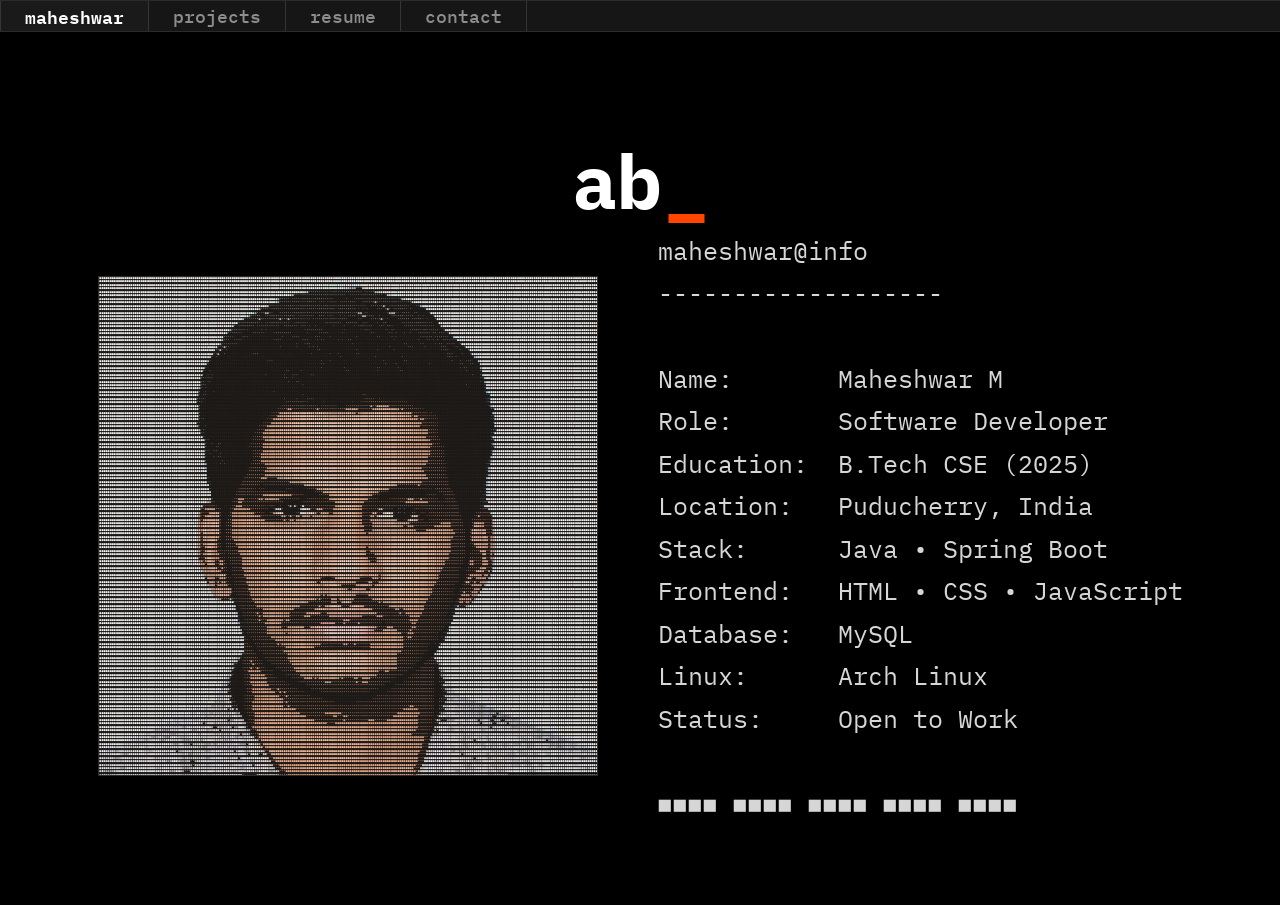
==== index.html @ cc2d4742 "about page" ====
<!DOCTYPE html>
<html lang="en">
<head>
    <meta charset="UTF-8">
    <meta name="viewport" content="width=device-width, initial-scale=1.0">

    <title>Portfolio</title>

    <link rel="stylesheet" href="style.css">
    <link href="https://fonts.googleapis.com/css2?family=IBM+Plex+Mono:wght@400;500;600&display=swap" rel="stylesheet">
</head>
<body>

    <nav class="navbar">
        <a href="#" class="nav-item active">maheshwar</a>
        <a href="#" class="nav-item">projects</a>
        <a href="#" class="nav-item">resume</a>
        <a href="#" class="nav-item">contact</a>
    </nav>

  <h2 class="terminal-title">
    <span id="typing"></span><span id="cursor" class="cursor">_</span>
</h2>

    <section class="about">

        <div class="about-image">
            <img src="images/profile.svg" alt="Maheshwar">
        </div>

        <div class="about-info">
<pre>maheshwar@info
-------------------

Name:       Maheshwar M
Role:       Software Developer
Education:  B.Tech CSE (2025)
Location:   Puducherry, India
Stack:      Java • Spring Boot
Frontend:   HTML • CSS • JavaScript
Database:   MySQL
Linux:      Arch Linux
Status:     Open to Work

■■■■ ■■■■ ■■■■ ■■■■ ■■■■
</pre>
        </div>

    </section>

    <script src="script.js"></script>
</body>
</html>
---- style.css ----
*{
    margin:0;
    padding:0;
    box-sizing:border-box;
}

body{
    background:#000;
    font-family:"IBM Plex Mono", monospace;
    display:flex;
    flex-direction:column;
    height:100vh;
}

.navbar{
    display:flex;
    align-items:center;
    width:100%;
    height:50px;
    background:#161616;
    border-block:1px solid #2b2b2b;
}

.nav-item{
    display:flex;
    align-items:center;
    justify-content:center;
    height:100%;
    padding:0 24px;
    color:#8d8d8d;
    text-decoration:none;
    font-size:18px;
    font-weight:500;
    border-right:1px solid #353535;
    transition:background .2s, color .2s;
}

.nav-item:first-child{
    border-left:1px solid #353535;
}

.nav-item:hover{
    background:#1d1d1d;
    color:#d9d9d9;
}

.nav-item.active{
    background:#1a1a1a;
    color:#fff;
    font-weight:600;
}


/* about style */

.about{
    flex:1;
    display:flex;
    justify-content:center;
    align-items:center;
    gap:60px;
    padding:0 80px 80px 80px;
}
.about-image img{
    width:500px;
    aspect-ratio:1;
    object-fit:cover;
    border:1px solid #2b2b2b;
}

.about-info pre{
    font-family:"IBM Plex Mono", monospace;
    font-size:25px;
    line-height:1.7;
    color:#d6d6d6;
    white-space:pre-wrap;
}

.about-info{
    max-width:100vh;
}

/* about title effect */
.terminal-title{
    font-family:"IBM Plex Mono", monospace;
    font-size:75px;
    font-weight:700;
    color:#fff;
    margin-bottom:0px;
    align-self: center;
    padding-top:100px;

}
.cursor{
    display:inline-block;
    margin-left:2px;
    color:orangered;
    animation:blink 1s step-end infinite;
}

@keyframes blink{
    50%{
        opacity:0;
    }
}
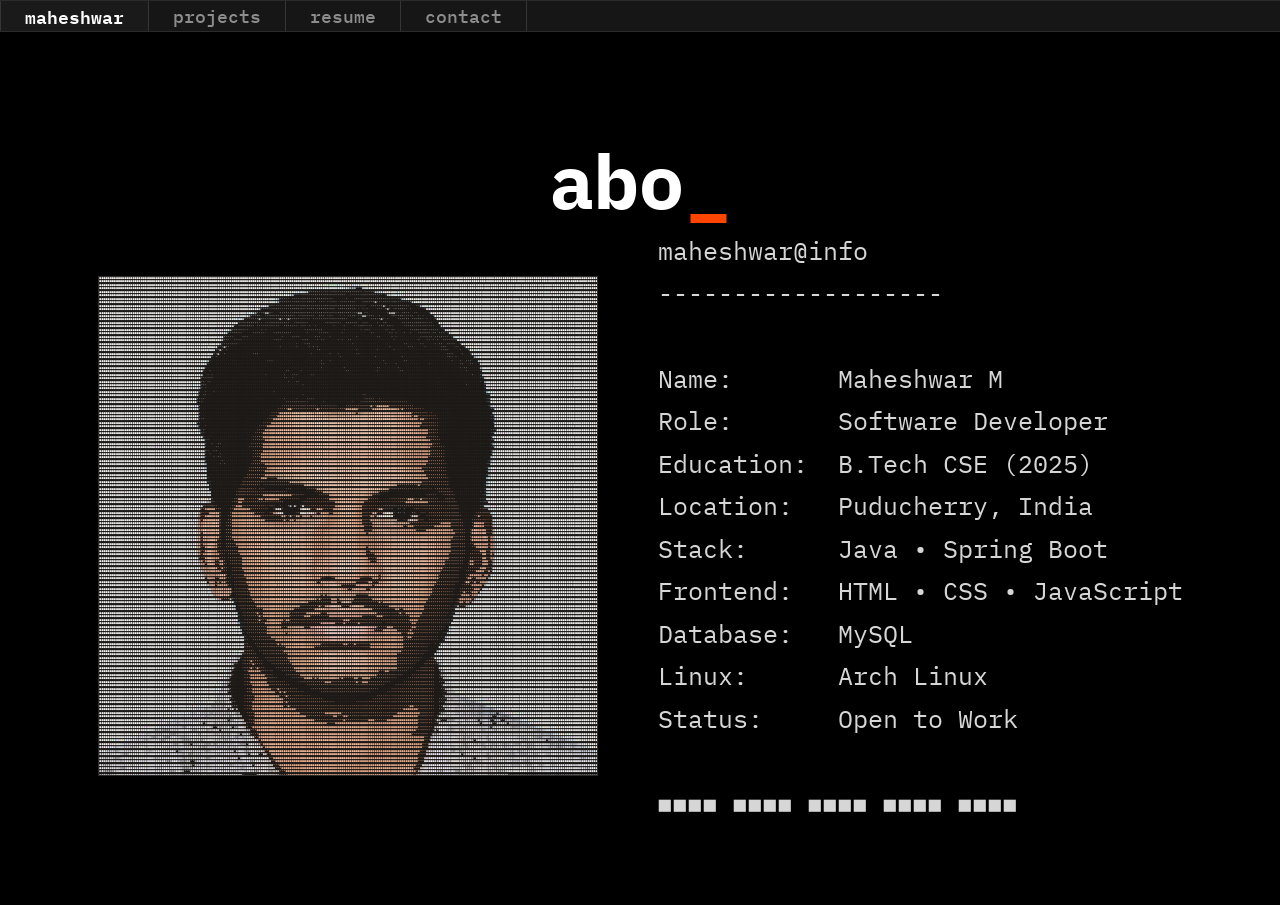
==== commit 92e93722: "home page link adding" ====
--- a/index.html
+++ b/index.html
@@ -12,7 +12,7 @@
 <body>
 
     <nav class="navbar">
-        <a href="#" class="nav-item active">maheshwar</a>
+        <a href="https://maheshmvm7.github.io/" class="nav-item active">maheshwar</a>
         <a href="#" class="nav-item">projects</a>
         <a href="#" class="nav-item">resume</a>
         <a href="#" class="nav-item">contact</a>
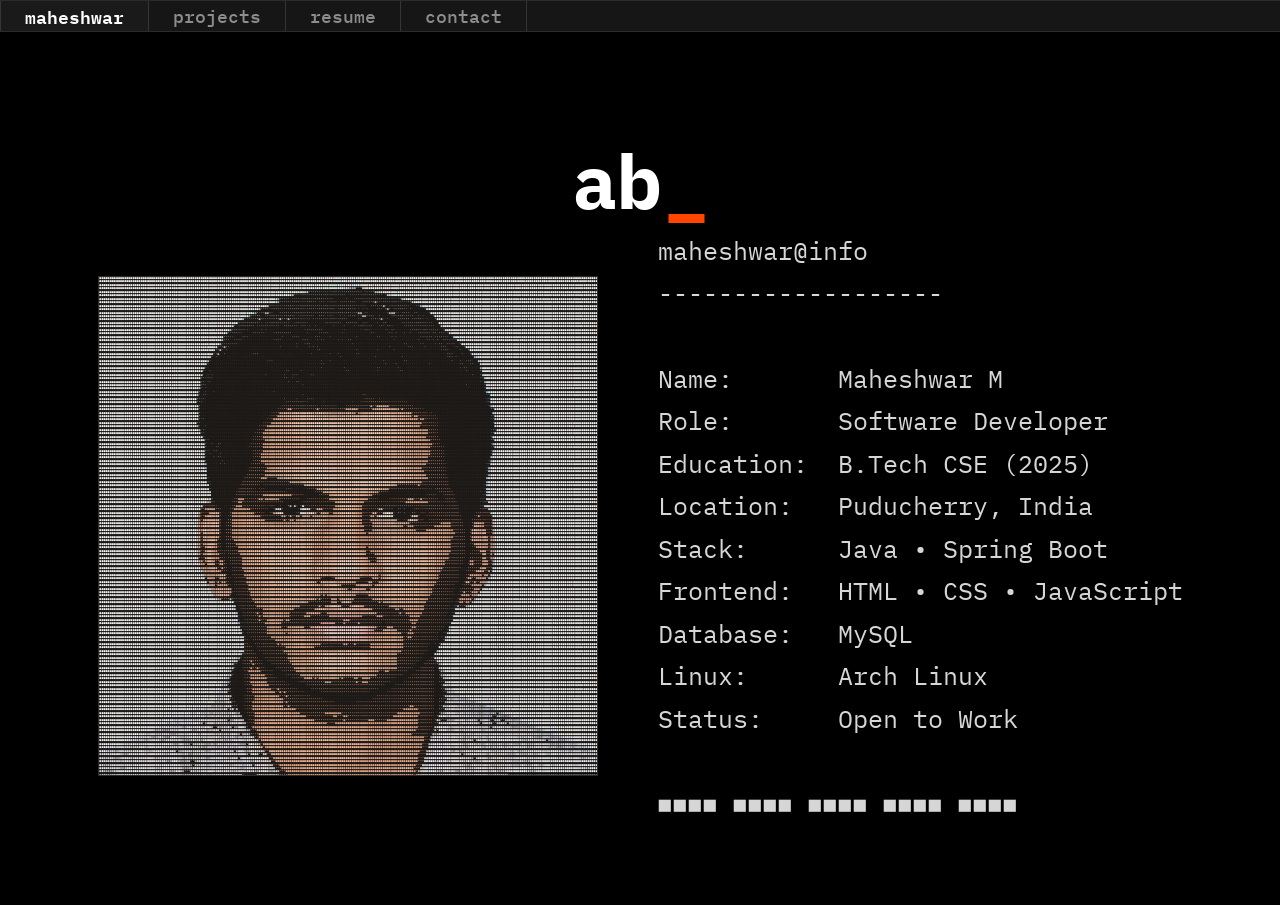
==== commit 32e83b94: "fixing homepage routing" ====
--- a/index.html
+++ b/index.html
@@ -12,7 +12,7 @@
 <body>
 
     <nav class="navbar">
-        <a href="https://maheshmvm7.github.io/" class="nav-item active">maheshwar</a>
+        <a href="./" class="nav-item active">maheshwar</a>
         <a href="#" class="nav-item">projects</a>
         <a href="#" class="nav-item">resume</a>
         <a href="#" class="nav-item">contact</a>
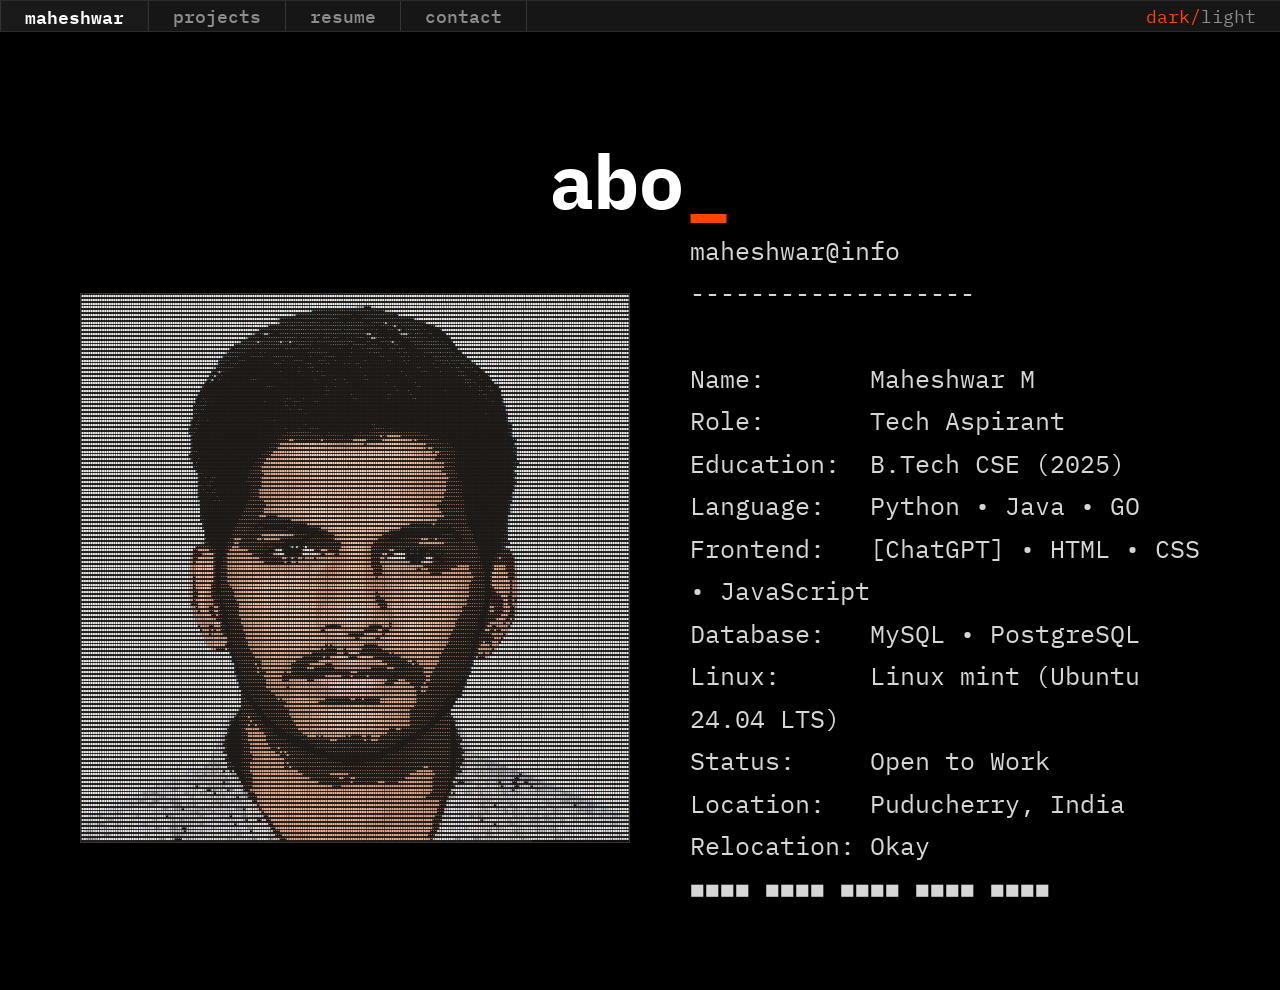
==== commit a9500fff: "info edit & add" ====
--- a/index.html
+++ b/index.html
@@ -4,50 +4,73 @@
     <meta charset="UTF-8">
     <meta name="viewport" content="width=device-width, initial-scale=1.0">
 
-    <title>Portfolio</title>
+    <title>Maheshwar</title>
 
     <link rel="stylesheet" href="style.css">
+
     <link href="https://fonts.googleapis.com/css2?family=IBM+Plex+Mono:wght@400;500;600&display=swap" rel="stylesheet">
 </head>
+
 <body>
 
-    <nav class="navbar">
+    <!-- =========================
+            NAVBAR
+    ========================== -->
+
+ <nav class="navbar">
+
+    <div class="nav-left">
         <a href="./" class="nav-item active">maheshwar</a>
-        <a href="#" class="nav-item">projects</a>
-        <a href="#" class="nav-item">resume</a>
-        <a href="#" class="nav-item">contact</a>
-    </nav>
+        <a href="#projects" class="nav-item">projects</a>
+        <a href="#resume" class="nav-item">resume</a>
+        <a href="#contact" class="nav-item">contact</a>
+    </div>
 
-  <h2 class="terminal-title">
-    <span id="typing"></span><span id="cursor" class="cursor">_</span>
-</h2>
+    <button id="theme-toggle" class="theme-toggle">
+        dark/<span>light</span>
+    </button>
 
-    <section class="about">
+</nav>
+
+
+    <h2 class="terminal-title">
+        <span id="typing"></span><span id="cursor" class="cursor">_</span>
+    </h2>
+
+
+    <!-- =========================
+            ABOUT
+    ========================== -->
+
+    <section id="about" class="about">
 
         <div class="about-image">
             <img src="images/profile.svg" alt="Maheshwar">
         </div>
 
         <div class="about-info">
+
 <pre>maheshwar@info
 -------------------
 
 Name:       Maheshwar M
-Role:       Software Developer
+Role:       Tech Aspirant
 Education:  B.Tech CSE (2025)
+Language:   Python • Java • GO
+Frontend:   [ChatGPT] • HTML • CSS • JavaScript 
+Database:   MySQL • PostgreSQL
+Linux:      Linux mint (Ubuntu 24.04 LTS)
+Status:     Open to Work
 Location:   Puducherry, India
-Stack:      Java • Spring Boot
-Frontend:   HTML • CSS • JavaScript
-Database:   MySQL
-Linux:      Arch Linux
-Status:     Open to Work
-
+Relocation: Okay
 ■■■■ ■■■■ ■■■■ ■■■■ ■■■■
 </pre>
+
         </div>
 
-    </section>
+
 
     <script src="script.js"></script>
+
 </body>
 </html>
--- a/style.css
+++ b/style.css
@@ -4,54 +4,170 @@
     box-sizing:border-box;
 }
 
+/* ==========================
+   THEME VARIABLES
+========================== */
+
+:root{
+    --bg:#000;
+    --text:#fff;
+
+    --nav-bg:#161616;
+    --nav-border:#2b2b2b;
+
+    --tab-bg:#1a1a1a;
+    --tab-hover:#1d1d1d;
+
+    --tab-text:#8d8d8d;
+    --tab-active:#fff;
+ 
+    --toggle-active:orangered;
+
+    --border:#353535;
+
+    --pre:#d6d6d6;
+
+    --cursor:orangered;
+}
+
+body.light{
+
+    --bg:#f5f5f5;
+    --text:#111;
+
+    --nav-bg:#ffffff;
+    --nav-border:#d9d9d9;
+
+    --tab-bg:#efefef;
+    --tab-hover:#e5e5e5;
+
+    --tab-text:#555;
+    --tab-active:#111;
+
+    --border:#d0d0d0;
+
+    --pre:#333;
+
+    --cursor:#ff5a00;
+}
+
 body{
-    background:#000;
+    background:var(--bg);
+    color:var(--text);
     font-family:"IBM Plex Mono", monospace;
     display:flex;
     flex-direction:column;
     height:100vh;
-}
+
+}
+
+/* navbar */
 
 .navbar{
-    display:flex;
+
+    display:flex;
+    justify-content:space-between;
     align-items:center;
+
     width:100%;
     height:50px;
-    background:#161616;
-    border-block:1px solid #2b2b2b;
+
+    background:var(--nav-bg);
+
+    border-block:1px solid var(--nav-border);
+
+    
+}
+
+.nav-left{
+    display:flex;
+    height:100%;
 }
 
 .nav-item{
+
     display:flex;
     align-items:center;
     justify-content:center;
+
     height:100%;
+
     padding:0 24px;
-    color:#8d8d8d;
+
     text-decoration:none;
+
+    color:var(--tab-text);
+
     font-size:18px;
     font-weight:500;
-    border-right:1px solid #353535;
-    transition:background .2s, color .2s;
+
+    border-right:1px solid var(--border);
+
+    transition:.2s;
 }
 
 .nav-item:first-child{
-    border-left:1px solid #353535;
+    border-left:1px solid var(--border);
 }
 
 .nav-item:hover{
-    background:#1d1d1d;
-    color:#d9d9d9;
+    background:var(--tab-hover);
+    color:var(--tab-active);
 }
 
 .nav-item.active{
-    background:#1a1a1a;
-    color:#fff;
+    background:var(--tab-bg);
+    color:var(--tab-active);
     font-weight:600;
 }
 
-
-/* about style */
+/* theme btn */
+
+.theme-toggle{
+
+    margin-right:24px;
+    background:none;
+    border:none;
+    color:var(--toggle-active);
+    font:inherit;
+    font-size:18px;
+    cursor:pointer;
+    transition:.2s;
+}
+
+.theme-toggle span{
+    color:var(--tab-text);
+}
+
+.theme-toggle:hover{
+    opacity:.8;
+}
+
+/* about animation */
+
+.terminal-title{
+    align-self:center;
+    padding-top:100px;
+    font-size:75px;
+    font-weight:700;
+    color:var(--text);
+}
+
+.cursor{
+    margin-left:2px;
+    color:var(--cursor);
+    animation:blink 1s steps(1) infinite;
+}
+
+@keyframes blink{
+
+    50%{
+        opacity:0;
+    }
+
+}
+
+/* about info section */
 
 .about{
     flex:1;
@@ -59,47 +175,27 @@
     justify-content:center;
     align-items:center;
     gap:60px;
-    padding:0 80px 80px 80px;
-}
+    padding:0 80px 80px;
+}
+
 .about-image img{
-    width:500px;
+
+    width:550px;
     aspect-ratio:1;
     object-fit:cover;
-    border:1px solid #2b2b2b;
+    border:1px solid var(--border);
+}
+
+.about-info{
+
+    max-width:100vh;
 }
 
 .about-info pre{
+
+    color:var(--pre);
     font-family:"IBM Plex Mono", monospace;
     font-size:25px;
     line-height:1.7;
-    color:#d6d6d6;
     white-space:pre-wrap;
-}
-
-.about-info{
-    max-width:100vh;
-}
-
-/* about title effect */
-.terminal-title{
-    font-family:"IBM Plex Mono", monospace;
-    font-size:75px;
-    font-weight:700;
-    color:#fff;
-    margin-bottom:0px;
-    align-self: center;
-    padding-top:100px;
-
-}
-.cursor{
-    display:inline-block;
-    margin-left:2px;
-    color:orangered;
-    animation:blink 1s step-end infinite;
-}
-
-@keyframes blink{
-    50%{
-        opacity:0;
-    }
 }
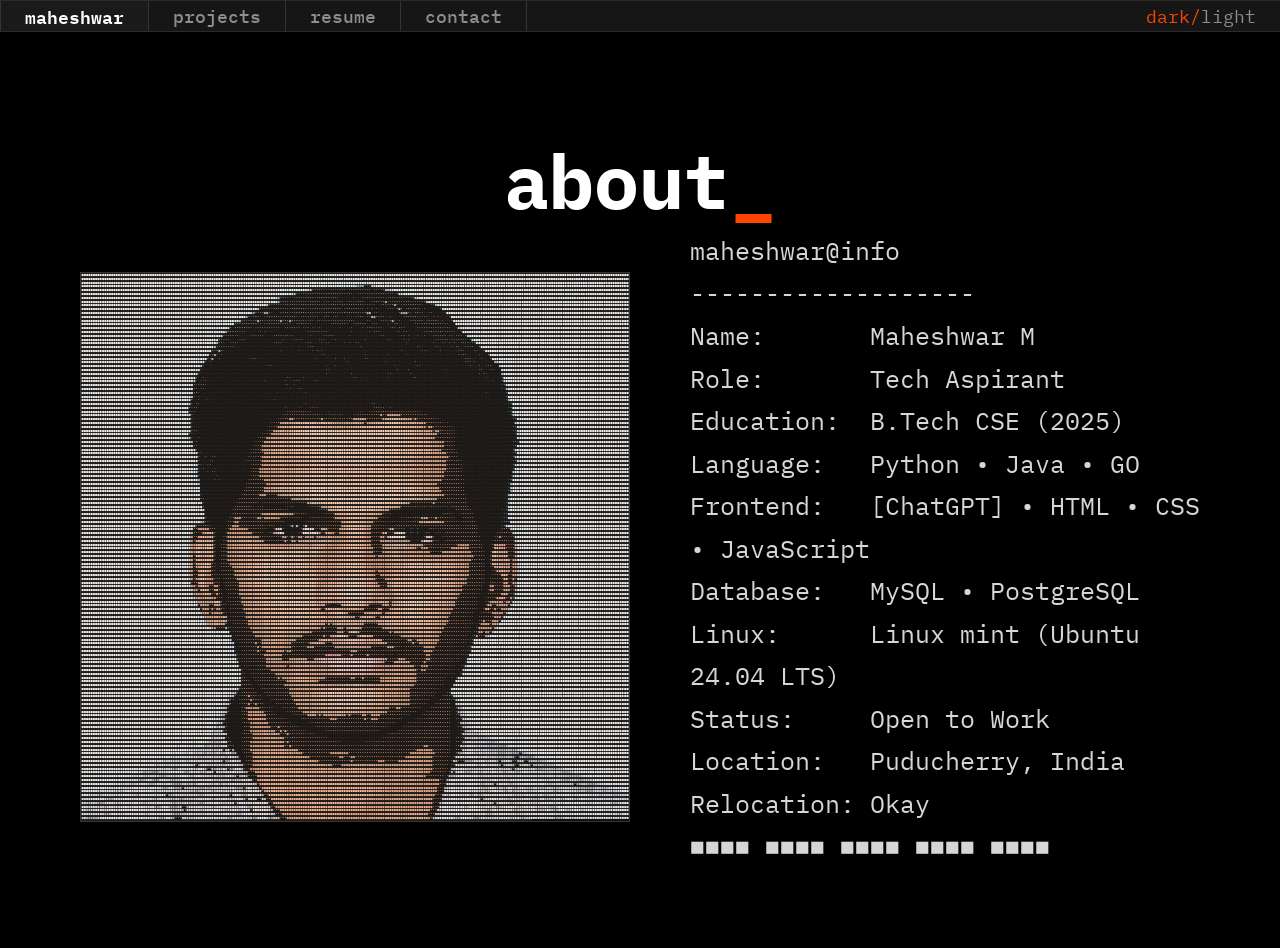
==== commit 3613faf5: "active tab fix" ====
--- a/index.html
+++ b/index.html
@@ -13,17 +13,14 @@
 
 <body>
 
-    <!-- =========================
-            NAVBAR
-    ========================== -->
 
  <nav class="navbar">
 
     <div class="nav-left">
-        <a href="./" class="nav-item active">maheshwar</a>
-        <a href="#projects" class="nav-item">projects</a>
-        <a href="#resume" class="nav-item">resume</a>
-        <a href="#contact" class="nav-item">contact</a>
+        <a href="./ " class="nav-item active">maheshwar</a>
+        <a href="project.html" class="nav-item">projects</a>
+        <a href="resume.html" class="nav-item">resume</a>
+        <a href="contact.html" class="nav-item">contact</a>
     </div>
 
     <button id="theme-toggle" class="theme-toggle">
@@ -33,14 +30,9 @@
 </nav>
 
 
-    <h2 class="terminal-title">
+   <h2 class="terminal-title" data-title="about">
         <span id="typing"></span><span id="cursor" class="cursor">_</span>
     </h2>
-
-
-    <!-- =========================
-            ABOUT
-    ========================== -->
 
     <section id="about" class="about">
 
@@ -52,7 +44,6 @@
 
 <pre>maheshwar@info
 -------------------
-
 Name:       Maheshwar M
 Role:       Tech Aspirant
 Education:  B.Tech CSE (2025)
@@ -68,9 +59,11 @@
 
         </div>
 
-
+</section>
 
     <script src="script.js"></script>
 
 </body>
-</html>+</html>
+
+
--- a/style.css
+++ b/style.css
@@ -38,7 +38,7 @@
     --nav-bg:#ffffff;
     --nav-border:#d9d9d9;
 
-    --tab-bg:#efefef;
+    --tab-bg:#c2b8b852;
     --tab-hover:#e5e5e5;
 
     --tab-text:#555;
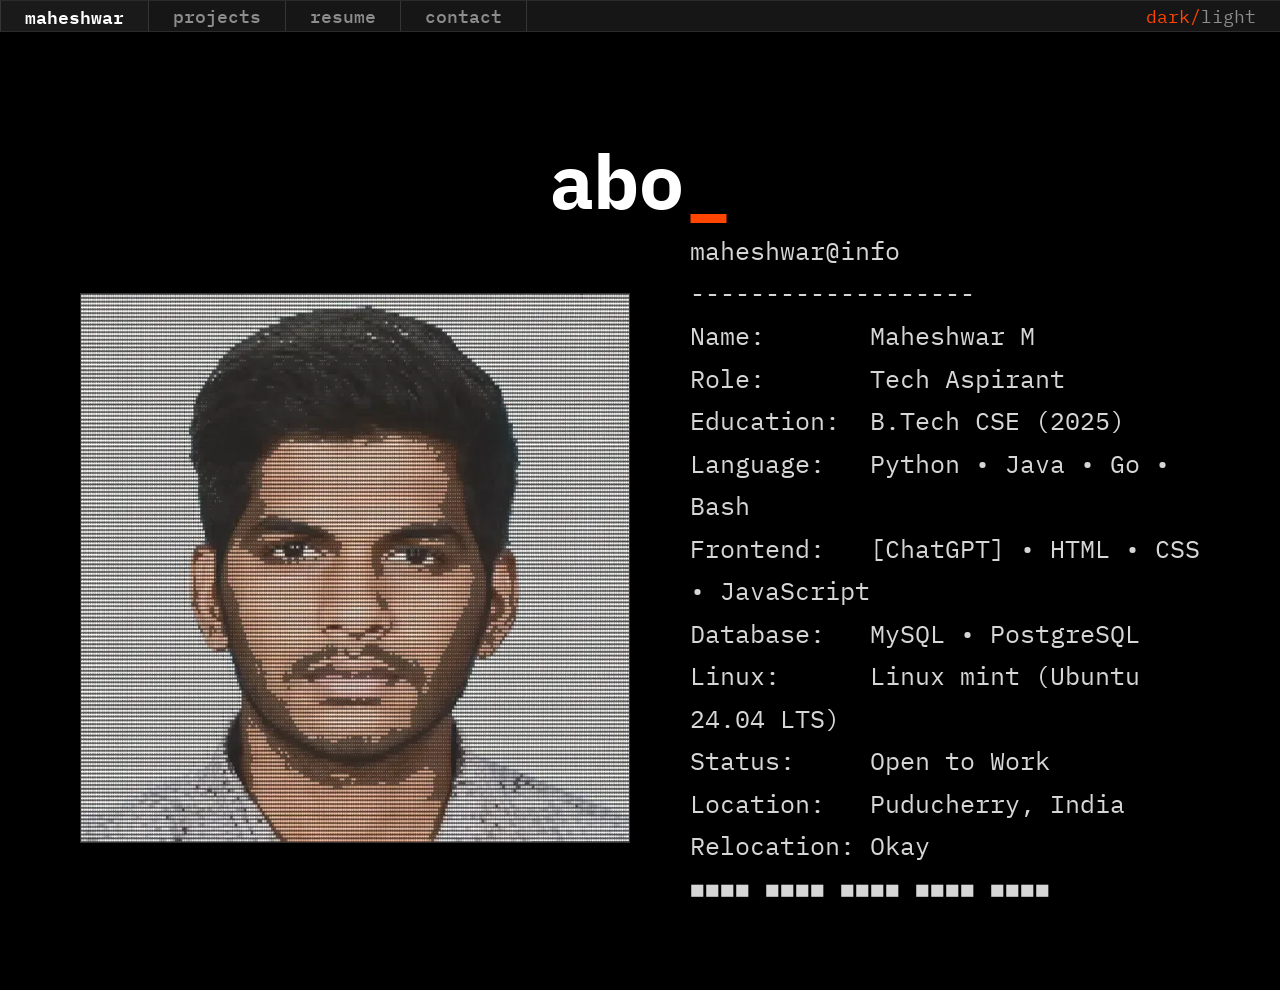
==== commit be60b08f: "image resize foramt change" ====
--- a/index.html
+++ b/index.html
@@ -3,16 +3,12 @@
 <head>
     <meta charset="UTF-8">
     <meta name="viewport" content="width=device-width, initial-scale=1.0">
-
     <title>Maheshwar</title>
-
     <link rel="stylesheet" href="style.css">
-
     <link href="https://fonts.googleapis.com/css2?family=IBM+Plex+Mono:wght@400;500;600&display=swap" rel="stylesheet">
 </head>
 
 <body>
-
 
  <nav class="navbar">
 
@@ -36,9 +32,11 @@
 
     <section id="about" class="about">
 
+
         <div class="about-image">
-            <img src="images/profile.svg" alt="Maheshwar">
+           <img src="images/profile.webp" alt="Maheshwar" width="550" height="550" decoding="async">
         </div>
+
 
         <div class="about-info">
 
@@ -47,7 +45,7 @@
 Name:       Maheshwar M
 Role:       Tech Aspirant
 Education:  B.Tech CSE (2025)
-Language:   Python • Java • GO
+Language:   Python • Java • Go • Bash
 Frontend:   [ChatGPT] • HTML • CSS • JavaScript 
 Database:   MySQL • PostgreSQL
 Linux:      Linux mint (Ubuntu 24.04 LTS)
@@ -64,6 +62,4 @@
     <script src="script.js"></script>
 
 </body>
-</html>
-
-
+</html>
--- a/style.css
+++ b/style.css
@@ -4,9 +4,7 @@
     box-sizing:border-box;
 }
 
-/* ==========================
-   THEME VARIABLES
-========================== */
+/* theme light and dark */
 
 :root{
     --bg:#000;
@@ -68,12 +66,9 @@
     display:flex;
     justify-content:space-between;
     align-items:center;
-
     width:100%;
     height:50px;
-
     background:var(--nav-bg);
-
     border-block:1px solid var(--nav-border);
 
     
@@ -89,20 +84,13 @@
     display:flex;
     align-items:center;
     justify-content:center;
-
     height:100%;
-
     padding:0 24px;
-
     text-decoration:none;
-
     color:var(--tab-text);
-
     font-size:18px;
     font-weight:500;
-
     border-right:1px solid var(--border);
-
     transition:.2s;
 }
 
